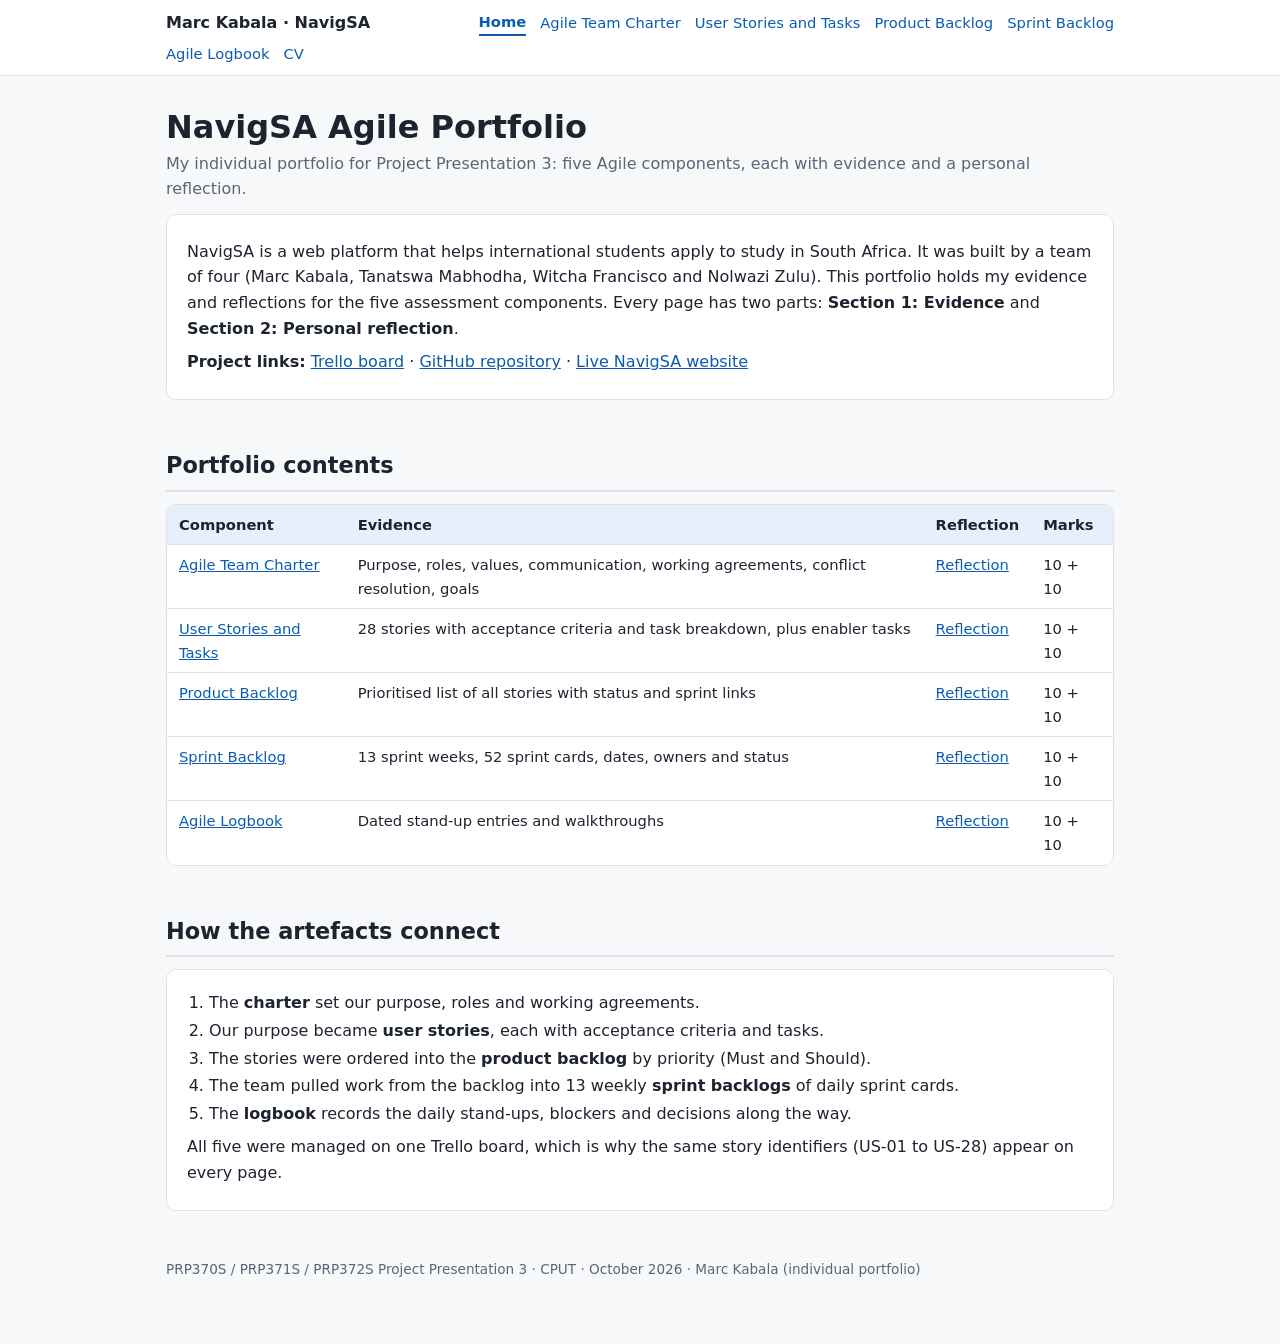
==== agile-portfolio/index.html @ a1ca2632 "Add NavigSA Agile portfolio draft (charter, user stories, backlogs, logbook) Co-Authored-By: Claude " ====
<!doctype html><html lang="en"><head><meta charset="utf-8"><meta name="viewport" content="width=device-width, initial-scale=1">
<title>NavigSA Agile Portfolio | Marc Kabala</title>
<meta name="description" content="My individual portfolio for Project Presentation 3: five Agile components, each with evidence and a personal reflection."><link rel="stylesheet" href="assets/style.css"></head><body>
<a class="skip" href="#main">Skip to content</a>
<div class="topnav"><div><span class="brand">Marc Kabala · NavigSA</span><a href="index.html" class=cur aria-current=page>Home</a><a href="charter.html">Agile Team Charter</a><a href="user-stories.html">User Stories and Tasks</a><a href="product-backlog.html">Product Backlog</a><a href="sprint-backlog.html">Sprint Backlog</a><a href="logbook.html">Agile Logbook</a><a href="../">CV</a></div></div>
<main id="main"><h1>NavigSA Agile Portfolio</h1><p class="sub">My individual portfolio for Project Presentation 3: five Agile components, each with evidence and a personal reflection.</p>

<div class=panel><p>NavigSA is a web platform that helps international students apply to study in South Africa. It was built by a team of four (Marc Kabala, Tanatswa Mabhodha, Witcha Francisco and Nolwazi Zulu). This portfolio holds my evidence and reflections for the five assessment components. Every page has two parts: <strong>Section 1: Evidence</strong> and <strong>Section 2: Personal reflection</strong>.</p>
<p><strong>Project links:</strong> <a href="https://trello.com/b/DyHkocWW/navigsa-copy-with-checklists">Trello board</a> · <a href="https://github.com/MarcCput/Multilingual-Student-Platform-NavigSA-">GitHub repository</a> · <a href="https://multilingual-student-platform-navig.vercel.app">Live NavigSA website</a></p></div>
<h2>Portfolio contents</h2>
<div class=table-wrap><table><thead><tr><th>Component</th><th>Evidence</th><th>Reflection</th><th>Marks</th></tr></thead><tbody><tr><td><a href="charter.html">Agile Team Charter</a></td><td>Purpose, roles, values, communication, working agreements, conflict resolution, goals</td><td><a href="charter.html#reflection">Reflection</a></td><td>10 + 10</td></tr><tr><td><a href="user-stories.html">User Stories and Tasks</a></td><td>28 stories with acceptance criteria and task breakdown, plus enabler tasks</td><td><a href="user-stories.html#reflection">Reflection</a></td><td>10 + 10</td></tr><tr><td><a href="product-backlog.html">Product Backlog</a></td><td>Prioritised list of all stories with status and sprint links</td><td><a href="product-backlog.html#reflection">Reflection</a></td><td>10 + 10</td></tr><tr><td><a href="sprint-backlog.html">Sprint Backlog</a></td><td>13 sprint weeks, 52 sprint cards, dates, owners and status</td><td><a href="sprint-backlog.html#reflection">Reflection</a></td><td>10 + 10</td></tr><tr><td><a href="logbook.html">Agile Logbook</a></td><td>Dated stand-up entries and walkthroughs</td><td><a href="logbook.html#reflection">Reflection</a></td><td>10 + 10</td></tr></tbody></table></div>
<h2>How the artefacts connect</h2>
<div class=panel><ol>
<li>The <strong>charter</strong> set our purpose, roles and working agreements.</li>
<li>Our purpose became <strong>user stories</strong>, each with acceptance criteria and tasks.</li>
<li>The stories were ordered into the <strong>product backlog</strong> by priority (Must and Should).</li>
<li>The team pulled work from the backlog into 13 weekly <strong>sprint backlogs</strong> of daily sprint cards.</li>
<li>The <strong>logbook</strong> records the daily stand-ups, blockers and decisions along the way.</li>
</ol><p>All five were managed on one Trello board, which is why the same story identifiers (US-01 to US-28) appear on every page.</p></div>

<footer>PRP370S / PRP371S / PRP372S Project Presentation 3 · CPUT · October 2026 · Marc Kabala (individual portfolio)</footer></main></body></html>
---- agile-portfolio/assets/style.css ----
:root{
  --bg:#f7f8fa;--surface:#ffffff;--text:#1c2430;--muted:#5b6675;--line:#dfe3e9;
  --accent:#0b5cad;--accent-soft:#e7f0fa;--must:#b3261e;--must-soft:#fbeaea;
  --should:#8a5a00;--should-soft:#fdf3e1;--ok:#1e7a3c;--ok-soft:#e6f4ea;--warn:#8a5a00;
}
@media (prefers-color-scheme: dark){
  :root:not([data-theme="light"]){
    --bg:#11151b;--surface:#1a2029;--text:#e6e9ee;--muted:#9aa5b4;--line:#2c3542;
    --accent:#6aa9ec;--accent-soft:#16283d;--must:#f08a83;--must-soft:#3a1d1c;
    --should:#e9b45a;--should-soft:#352813;--ok:#6fcf8e;--ok-soft:#173222;--warn:#e9b45a;
  }
}
:root[data-theme="dark"]{
  --bg:#11151b;--surface:#1a2029;--text:#e6e9ee;--muted:#9aa5b4;--line:#2c3542;
  --accent:#6aa9ec;--accent-soft:#16283d;--must:#f08a83;--must-soft:#3a1d1c;
  --should:#e9b45a;--should-soft:#352813;--ok:#6fcf8e;--ok-soft:#173222;--warn:#e9b45a;
}
*{box-sizing:border-box}
body{margin:0;background:var(--bg);color:var(--text);font:16px/1.6 system-ui,-apple-system,"Segoe UI",Roboto,sans-serif}
main{max-width:980px;margin:0 auto;padding:32px 16px 64px}
h1{font-size:2rem;line-height:1.2;margin:0 0 4px}
h2{font-size:1.4rem;margin:48px 0 12px;padding-bottom:6px;border-bottom:2px solid var(--line)}
h3{font-size:1.1rem;margin:0}
h4{font-size:.8rem;text-transform:uppercase;letter-spacing:.05em;color:var(--muted);margin:14px 0 4px}
p{margin:8px 0}
a{color:var(--accent)}
.sub{color:var(--muted);margin:0}
nav{display:flex;flex-wrap:wrap;gap:8px;margin:20px 0 0}
nav a{background:var(--surface);border:1px solid var(--line);border-radius:999px;padding:4px 12px;text-decoration:none;font-size:.9rem}
.panel{background:var(--surface);border:1px solid var(--line);border-radius:10px;padding:16px 20px;margin:12px 0}
.grid{display:grid;grid-template-columns:repeat(auto-fit,minmax(180px,1fr));gap:12px}
.stat{background:var(--surface);border:1px solid var(--line);border-radius:10px;padding:12px 16px}
.stat b{display:block;font-size:1.6rem}
.stat span{color:var(--muted);font-size:.9rem}
.table-wrap{overflow-x:auto;background:var(--surface);border:1px solid var(--line);border-radius:10px}
table{border-collapse:collapse;width:100%;font-size:.92rem}
th,td{text-align:left;padding:8px 12px;border-bottom:1px solid var(--line);vertical-align:top}
th{background:var(--accent-soft);font-weight:600}
tr:last-child td{border-bottom:0}
.epic{margin-top:28px;font-size:1.05rem;color:var(--accent)}
.story{background:var(--surface);border:1px solid var(--line);border-left:4px solid var(--accent);border-radius:10px;padding:16px 20px;margin:14px 0}
.story header{display:flex;flex-wrap:wrap;justify-content:space-between;gap:8px;align-items:baseline}
.id{font-family:ui-monospace,Consolas,monospace;color:var(--muted);font-size:.85rem;margin-right:6px}
.tags{display:flex;flex-wrap:wrap;gap:6px}
.tag{font-size:.75rem;border-radius:999px;padding:2px 10px;border:1px solid var(--line);white-space:nowrap}
.must{background:var(--must-soft);color:var(--must);border-color:transparent}
.should{background:var(--should-soft);color:var(--should);border-color:transparent}
.done{background:var(--ok-soft);color:var(--ok);border-color:transparent}
.open{color:var(--muted)}
blockquote{margin:10px 0;padding:8px 14px;background:var(--accent-soft);border-radius:8px;font-style:italic}
ul,ol{margin:4px 0;padding-left:22px}
li{margin:2px 0}
.ac li::marker{content:"✓  ";color:var(--ok)}
.tasks li{list-style:none;margin-left:-22px;display:flex;gap:8px}
.tasks li::before{content:"☐";color:var(--muted)}
.meta{font-size:.85rem;color:var(--muted);margin-top:10px}
.finding{border-left:4px solid var(--warn)}
.refs li{margin-bottom:6px}
footer{margin-top:48px;color:var(--muted);font-size:.85rem}
@media print{nav{display:none}.story{break-inside:avoid}}

.topnav{background:var(--surface);border-bottom:1px solid var(--line)}
.topnav div{max-width:980px;margin:0 auto;padding:10px 16px;display:flex;flex-wrap:wrap;gap:6px 14px;align-items:center}
.topnav a{text-decoration:none;font-size:.92rem}
.topnav a.cur{font-weight:700;border-bottom:2px solid var(--accent)}
.topnav .brand{font-weight:700;margin-right:auto}
.draft{border-left:4px solid var(--should);background:var(--should-soft);border-radius:10px;padding:10px 16px;margin:12px 0}
.fill{background:var(--should-soft);color:var(--should);padding:0 4px;border-radius:4px}
.two{display:grid;grid-template-columns:repeat(auto-fit,minmax(280px,1fr));gap:12px}
details{background:var(--surface);border:1px solid var(--line);border-radius:10px;padding:8px 16px;margin:10px 0}
summary{cursor:pointer;font-weight:600}
.skip{position:absolute;left:-999px}.skip:focus{left:8px;top:8px;background:var(--surface);padding:6px 10px;z-index:9}
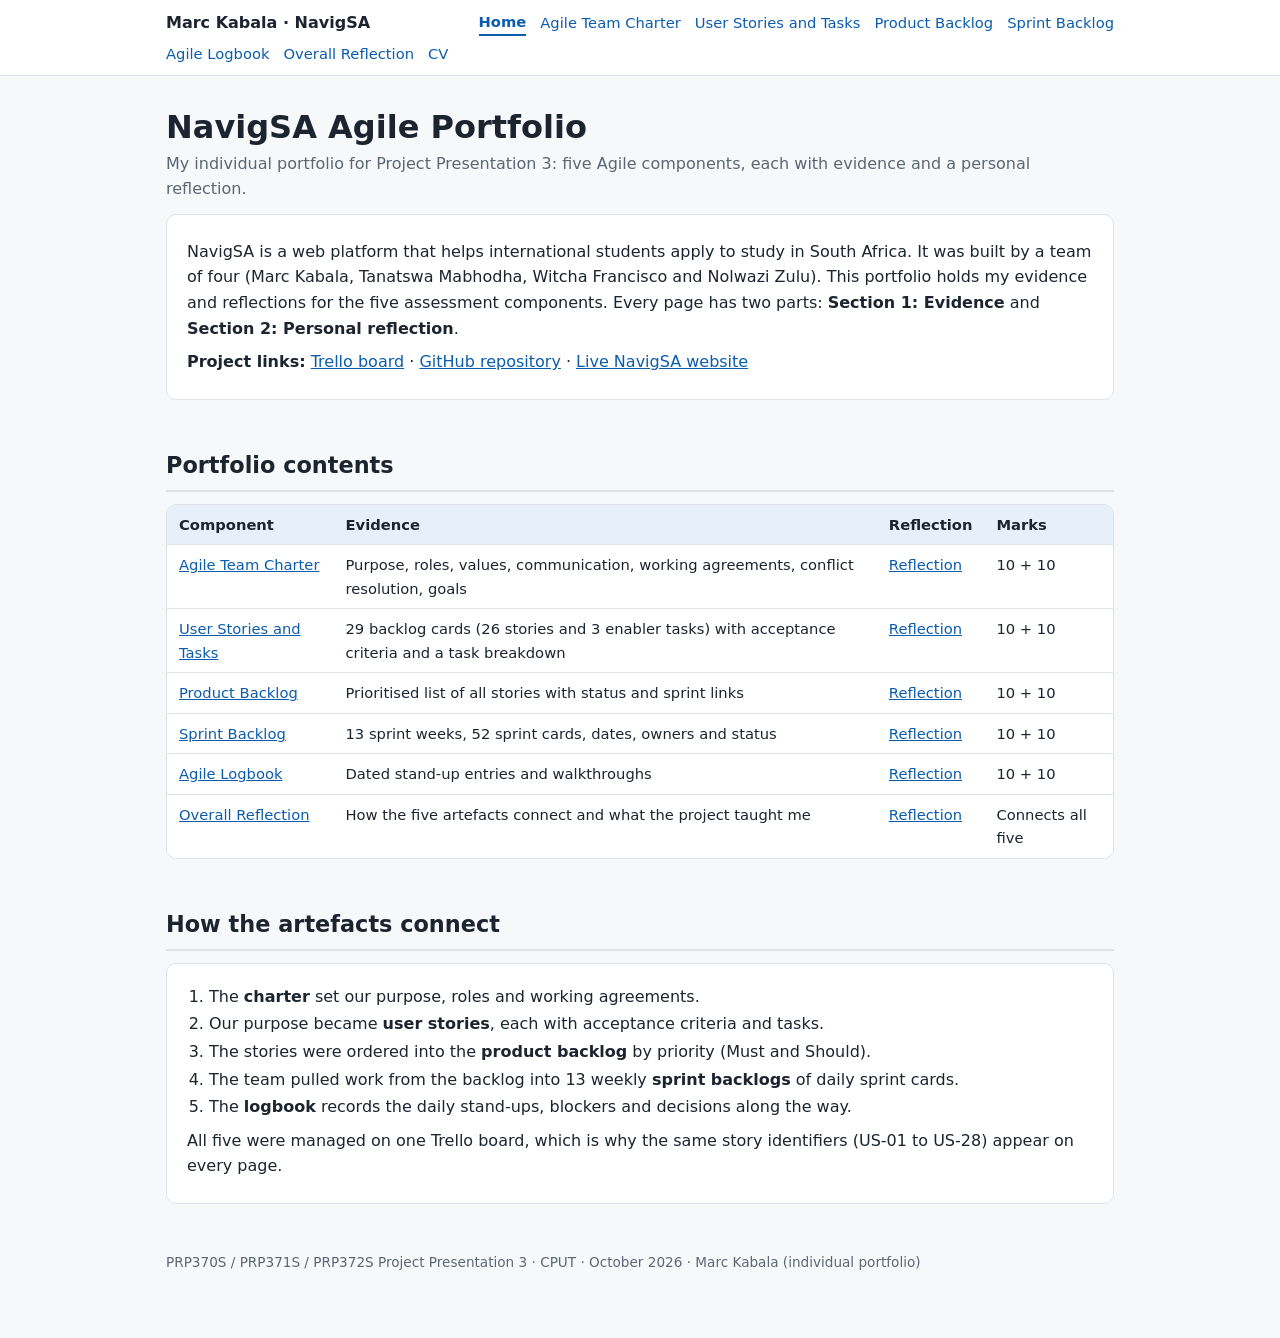
==== commit e17e14fd: "Add Overall Reflection page; update story counts to 29 cards Co-Authored-By: Claude Sonnet 5.5 <nore" ====
--- a/agile-portfolio/index.html
+++ b/agile-portfolio/index.html
@@ -2,13 +2,13 @@
 <title>NavigSA Agile Portfolio | Marc Kabala</title>
 <meta name="description" content="My individual portfolio for Project Presentation 3: five Agile components, each with evidence and a personal reflection."><link rel="stylesheet" href="assets/style.css"></head><body>
 <a class="skip" href="#main">Skip to content</a>
-<div class="topnav"><div><span class="brand">Marc Kabala · NavigSA</span><a href="index.html" class=cur aria-current=page>Home</a><a href="charter.html">Agile Team Charter</a><a href="user-stories.html">User Stories and Tasks</a><a href="product-backlog.html">Product Backlog</a><a href="sprint-backlog.html">Sprint Backlog</a><a href="logbook.html">Agile Logbook</a><a href="../">CV</a></div></div>
+<div class="topnav"><div><span class="brand">Marc Kabala · NavigSA</span><a href="index.html" class=cur aria-current=page>Home</a><a href="charter.html">Agile Team Charter</a><a href="user-stories.html">User Stories and Tasks</a><a href="product-backlog.html">Product Backlog</a><a href="sprint-backlog.html">Sprint Backlog</a><a href="logbook.html">Agile Logbook</a><a href="reflection-overall.html">Overall Reflection</a><a href="../">CV</a></div></div>
 <main id="main"><h1>NavigSA Agile Portfolio</h1><p class="sub">My individual portfolio for Project Presentation 3: five Agile components, each with evidence and a personal reflection.</p>
 
 <div class=panel><p>NavigSA is a web platform that helps international students apply to study in South Africa. It was built by a team of four (Marc Kabala, Tanatswa Mabhodha, Witcha Francisco and Nolwazi Zulu). This portfolio holds my evidence and reflections for the five assessment components. Every page has two parts: <strong>Section 1: Evidence</strong> and <strong>Section 2: Personal reflection</strong>.</p>
 <p><strong>Project links:</strong> <a href="https://trello.com/b/DyHkocWW/navigsa-copy-with-checklists">Trello board</a> · <a href="https://github.com/MarcCput/Multilingual-Student-Platform-NavigSA-">GitHub repository</a> · <a href="https://multilingual-student-platform-navig.vercel.app">Live NavigSA website</a></p></div>
 <h2>Portfolio contents</h2>
-<div class=table-wrap><table><thead><tr><th>Component</th><th>Evidence</th><th>Reflection</th><th>Marks</th></tr></thead><tbody><tr><td><a href="charter.html">Agile Team Charter</a></td><td>Purpose, roles, values, communication, working agreements, conflict resolution, goals</td><td><a href="charter.html#reflection">Reflection</a></td><td>10 + 10</td></tr><tr><td><a href="user-stories.html">User Stories and Tasks</a></td><td>28 stories with acceptance criteria and task breakdown, plus enabler tasks</td><td><a href="user-stories.html#reflection">Reflection</a></td><td>10 + 10</td></tr><tr><td><a href="product-backlog.html">Product Backlog</a></td><td>Prioritised list of all stories with status and sprint links</td><td><a href="product-backlog.html#reflection">Reflection</a></td><td>10 + 10</td></tr><tr><td><a href="sprint-backlog.html">Sprint Backlog</a></td><td>13 sprint weeks, 52 sprint cards, dates, owners and status</td><td><a href="sprint-backlog.html#reflection">Reflection</a></td><td>10 + 10</td></tr><tr><td><a href="logbook.html">Agile Logbook</a></td><td>Dated stand-up entries and walkthroughs</td><td><a href="logbook.html#reflection">Reflection</a></td><td>10 + 10</td></tr></tbody></table></div>
+<div class=table-wrap><table><thead><tr><th>Component</th><th>Evidence</th><th>Reflection</th><th>Marks</th></tr></thead><tbody><tr><td><a href="charter.html">Agile Team Charter</a></td><td>Purpose, roles, values, communication, working agreements, conflict resolution, goals</td><td><a href="charter.html#reflection">Reflection</a></td><td>10 + 10</td></tr><tr><td><a href="user-stories.html">User Stories and Tasks</a></td><td>29 backlog cards (26 stories and 3 enabler tasks) with acceptance criteria and a task breakdown</td><td><a href="user-stories.html#reflection">Reflection</a></td><td>10 + 10</td></tr><tr><td><a href="product-backlog.html">Product Backlog</a></td><td>Prioritised list of all stories with status and sprint links</td><td><a href="product-backlog.html#reflection">Reflection</a></td><td>10 + 10</td></tr><tr><td><a href="sprint-backlog.html">Sprint Backlog</a></td><td>13 sprint weeks, 52 sprint cards, dates, owners and status</td><td><a href="sprint-backlog.html#reflection">Reflection</a></td><td>10 + 10</td></tr><tr><td><a href="logbook.html">Agile Logbook</a></td><td>Dated stand-up entries and walkthroughs</td><td><a href="logbook.html#reflection">Reflection</a></td><td>10 + 10</td></tr><tr><td><a href="reflection-overall.html">Overall Reflection</a></td><td>How the five artefacts connect and what the project taught me</td><td><a href="reflection-overall.html">Reflection</a></td><td>Connects all five</td></tr></tbody></table></div>
 <h2>How the artefacts connect</h2>
 <div class=panel><ol>
 <li>The <strong>charter</strong> set our purpose, roles and working agreements.</li>
--- a/agile-portfolio/assets/style.css
+++ b/agile-portfolio/assets/style.css
@@ -71,3 +71,6 @@
 details{background:var(--surface);border:1px solid var(--line);border-radius:10px;padding:8px 16px;margin:10px 0}
 summary{cursor:pointer;font-weight:600}
 .skip{position:absolute;left:-999px}.skip:focus{left:8px;top:8px;background:var(--surface);padding:6px 10px;z-index:9}
+
+figure{margin:14px 0}figure img{max-width:100%;height:auto;border:1px solid var(--line);border-radius:8px;display:block}figcaption{color:var(--muted);font-size:.88rem;margin-top:6px}
+.shots{display:grid;grid-template-columns:repeat(auto-fit,minmax(300px,1fr));gap:14px}
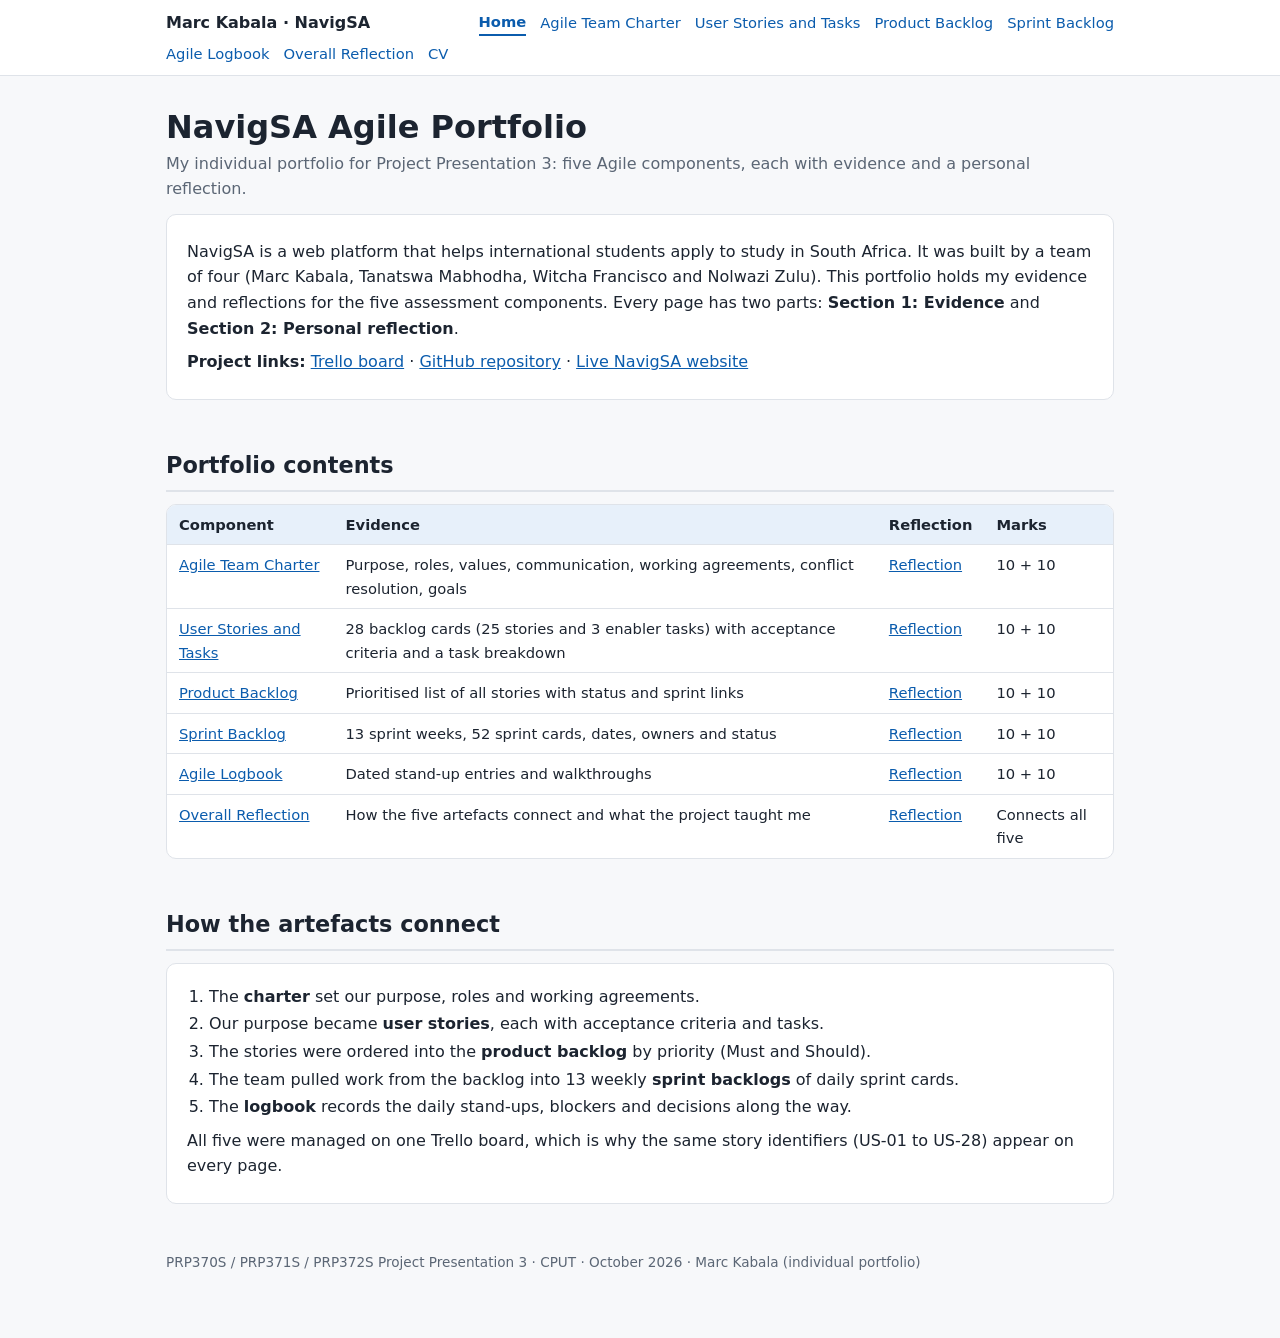
==== commit a9f13ce3: "Remove US-06, add item-number note, sprint estimates and reviews, remove references Co-Authored-By: " ====
--- a/agile-portfolio/index.html
+++ b/agile-portfolio/index.html
@@ -8,7 +8,7 @@
 <div class=panel><p>NavigSA is a web platform that helps international students apply to study in South Africa. It was built by a team of four (Marc Kabala, Tanatswa Mabhodha, Witcha Francisco and Nolwazi Zulu). This portfolio holds my evidence and reflections for the five assessment components. Every page has two parts: <strong>Section 1: Evidence</strong> and <strong>Section 2: Personal reflection</strong>.</p>
 <p><strong>Project links:</strong> <a href="https://trello.com/b/DyHkocWW/navigsa-copy-with-checklists">Trello board</a> · <a href="https://github.com/MarcCput/Multilingual-Student-Platform-NavigSA-">GitHub repository</a> · <a href="https://multilingual-student-platform-navig.vercel.app">Live NavigSA website</a></p></div>
 <h2>Portfolio contents</h2>
-<div class=table-wrap><table><thead><tr><th>Component</th><th>Evidence</th><th>Reflection</th><th>Marks</th></tr></thead><tbody><tr><td><a href="charter.html">Agile Team Charter</a></td><td>Purpose, roles, values, communication, working agreements, conflict resolution, goals</td><td><a href="charter.html#reflection">Reflection</a></td><td>10 + 10</td></tr><tr><td><a href="user-stories.html">User Stories and Tasks</a></td><td>29 backlog cards (26 stories and 3 enabler tasks) with acceptance criteria and a task breakdown</td><td><a href="user-stories.html#reflection">Reflection</a></td><td>10 + 10</td></tr><tr><td><a href="product-backlog.html">Product Backlog</a></td><td>Prioritised list of all stories with status and sprint links</td><td><a href="product-backlog.html#reflection">Reflection</a></td><td>10 + 10</td></tr><tr><td><a href="sprint-backlog.html">Sprint Backlog</a></td><td>13 sprint weeks, 52 sprint cards, dates, owners and status</td><td><a href="sprint-backlog.html#reflection">Reflection</a></td><td>10 + 10</td></tr><tr><td><a href="logbook.html">Agile Logbook</a></td><td>Dated stand-up entries and walkthroughs</td><td><a href="logbook.html#reflection">Reflection</a></td><td>10 + 10</td></tr><tr><td><a href="reflection-overall.html">Overall Reflection</a></td><td>How the five artefacts connect and what the project taught me</td><td><a href="reflection-overall.html">Reflection</a></td><td>Connects all five</td></tr></tbody></table></div>
+<div class=table-wrap><table><thead><tr><th>Component</th><th>Evidence</th><th>Reflection</th><th>Marks</th></tr></thead><tbody><tr><td><a href="charter.html">Agile Team Charter</a></td><td>Purpose, roles, values, communication, working agreements, conflict resolution, goals</td><td><a href="charter.html#reflection">Reflection</a></td><td>10 + 10</td></tr><tr><td><a href="user-stories.html">User Stories and Tasks</a></td><td>28 backlog cards (25 stories and 3 enabler tasks) with acceptance criteria and a task breakdown</td><td><a href="user-stories.html#reflection">Reflection</a></td><td>10 + 10</td></tr><tr><td><a href="product-backlog.html">Product Backlog</a></td><td>Prioritised list of all stories with status and sprint links</td><td><a href="product-backlog.html#reflection">Reflection</a></td><td>10 + 10</td></tr><tr><td><a href="sprint-backlog.html">Sprint Backlog</a></td><td>13 sprint weeks, 52 sprint cards, dates, owners and status</td><td><a href="sprint-backlog.html#reflection">Reflection</a></td><td>10 + 10</td></tr><tr><td><a href="logbook.html">Agile Logbook</a></td><td>Dated stand-up entries and walkthroughs</td><td><a href="logbook.html#reflection">Reflection</a></td><td>10 + 10</td></tr><tr><td><a href="reflection-overall.html">Overall Reflection</a></td><td>How the five artefacts connect and what the project taught me</td><td><a href="reflection-overall.html">Reflection</a></td><td>Connects all five</td></tr></tbody></table></div>
 <h2>How the artefacts connect</h2>
 <div class=panel><ol>
 <li>The <strong>charter</strong> set our purpose, roles and working agreements.</li>
